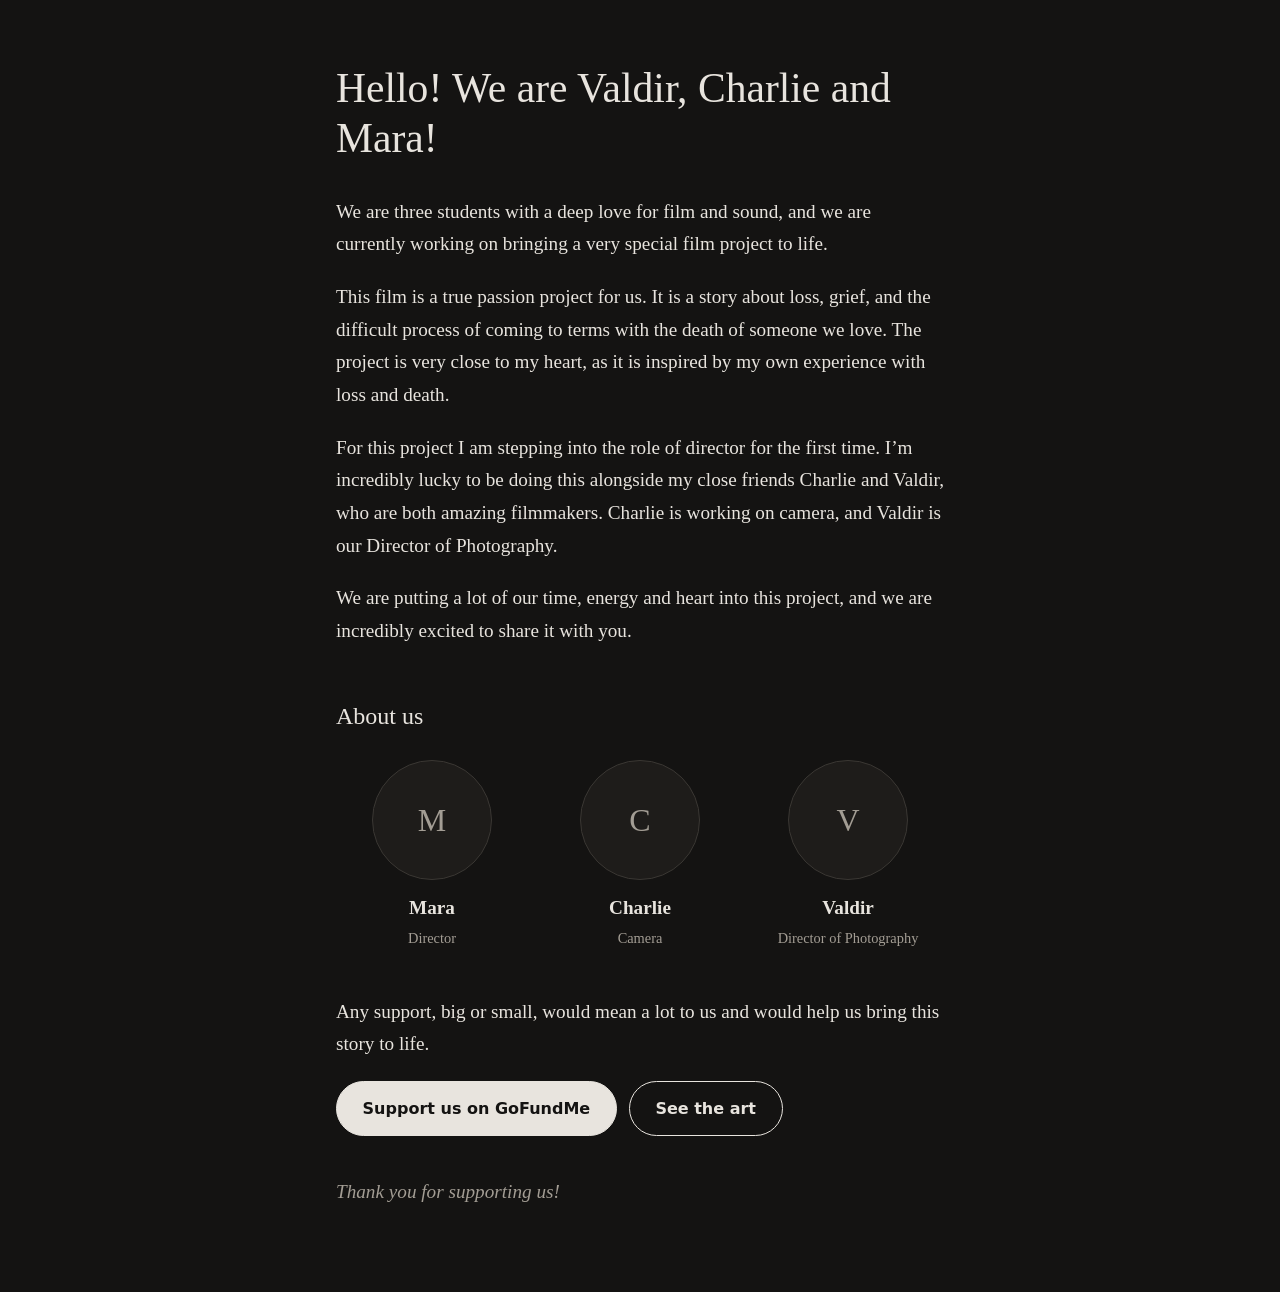
==== index.html @ 4839d30b "Add About us section; set film title on the art page Co-Authored-By: Claude Opus 5.5 <noreply@anthro" ====
<!doctype html>
<html lang="en">
<head>
  <meta charset="utf-8">
  <meta name="viewport" content="width=device-width, initial-scale=1">
  <meta name="robots" content="noindex, nofollow">
  <title>Valdir, Charlie &amp; Mara</title>
  <style>
    :root {
      --bg: #141312;
      --text: #e8e4de;
      --muted: #a39d94;
    }

    * {
      box-sizing: border-box;
    }

    body {
      margin: 0;
      min-height: 100svh;
      display: grid;
      place-items: center;
      padding: clamp(1.5rem, 6vw, 4rem) 1.25rem;
      background: var(--bg);
      color: var(--text);
      font-family: Georgia, "Times New Roman", serif;
      font-size: clamp(1.05rem, 1rem + 0.3vw, 1.2rem);
      line-height: 1.7;
    }

    main {
      max-width: 38rem;
    }

    h1 {
      margin: 0 0 2rem;
      font-size: clamp(1.8rem, 1.3rem + 2vw, 2.6rem);
      font-weight: normal;
      line-height: 1.2;
    }

    p {
      margin: 0 0 1.25rem;
    }

    .buttons {
      display: flex;
      flex-wrap: wrap;
      gap: 0.75rem;
      margin-top: 1rem;
    }

    .button {
      display: inline-block;
      padding: 0.8rem 1.6rem;
      border: 1px solid var(--text);
      border-radius: 999px;
      background: var(--text);
      color: var(--bg);
      font-family: system-ui, sans-serif;
      font-size: 1rem;
      font-weight: 600;
      text-decoration: none;
    }

    .button:hover {
      background: #fff;
    }

    .button.secondary {
      background: transparent;
      color: var(--text);
    }

    .button.secondary:hover {
      background: rgb(255 255 255 / 0.08);
    }

    .button:focus-visible {
      outline: 2px solid var(--text);
      outline-offset: 3px;
    }

    .about {
      margin: 3rem 0;
    }

    .about h2 {
      margin: 0 0 1.5rem;
      font-size: 1.5rem;
      font-weight: normal;
    }

    .team {
      display: grid;
      grid-template-columns: repeat(3, 1fr);
      gap: 1rem;
      margin: 0;
      padding: 0;
      list-style: none;
      text-align: center;
    }

    .team li {
      display: grid;
      justify-items: center;
      align-content: start;
      gap: 0.25rem;
    }

    .pfp {
      display: grid;
      place-items: center;
      width: min(100%, 7.5rem);
      aspect-ratio: 1;
      margin-bottom: 0.5rem;
      border: 1px solid #3a3733;
      border-radius: 50%;
      background: #1e1c1a;
      color: var(--muted);
      font-size: 2rem;
      object-fit: cover;
    }

    .team span {
      color: var(--muted);
      font-size: 0.9rem;
      line-height: 1.3;
    }

    .thanks {
      margin-top: 2.5rem;
      color: var(--muted);
      font-style: italic;
    }
  </style>
</head>
<body>
  <main>
    <h1>Hello! We are Valdir, Charlie and Mara!</h1>

    <p>We are three students with a deep love for film and sound, and we are currently working on bringing a very special film project to life.</p>

    <p>This film is a true passion project for us. It is a story about loss, grief, and the difficult process of coming to terms with the death of someone we love. The project is very close to my heart, as it is inspired by my own experience with loss and death.</p>

    <p>For this project I am stepping into the role of director for the first time. I’m incredibly lucky to be doing this alongside my close friends Charlie and Valdir, who are both amazing filmmakers. Charlie is working on camera, and Valdir is our Director of Photography.</p>

    <p>We are putting a lot of our time, energy and heart into this project, and we are incredibly excited to share it with you.</p>

    <section class="about" aria-labelledby="about-title">
      <h2 id="about-title">About us</h2>
      <!-- To add a photo, swap the placeholder div for:
           <img class="pfp" src="mara.jpg" alt=""> -->
      <ul class="team">
        <li>
          <div class="pfp" aria-hidden="true">M</div>
          <strong>Mara</strong>
          <span>Director</span>
        </li>
        <li>
          <div class="pfp" aria-hidden="true">C</div>
          <strong>Charlie</strong>
          <span>Camera</span>
        </li>
        <li>
          <div class="pfp" aria-hidden="true">V</div>
          <strong>Valdir</strong>
          <span>Director of Photography</span>
        </li>
      </ul>
    </section>

    <p>Any support, big or small, would mean a lot to us and would help us bring this story to life.</p>

    <div class="buttons">
      <a class="button" href="https://gofund.me/7ca5e6ca4">Support us on GoFundMe</a>
      <a class="button secondary" href="art.html">See the art</a>
    </div>

    <p class="thanks">Thank you for supporting us!</p>
  </main>
</body>
</html>
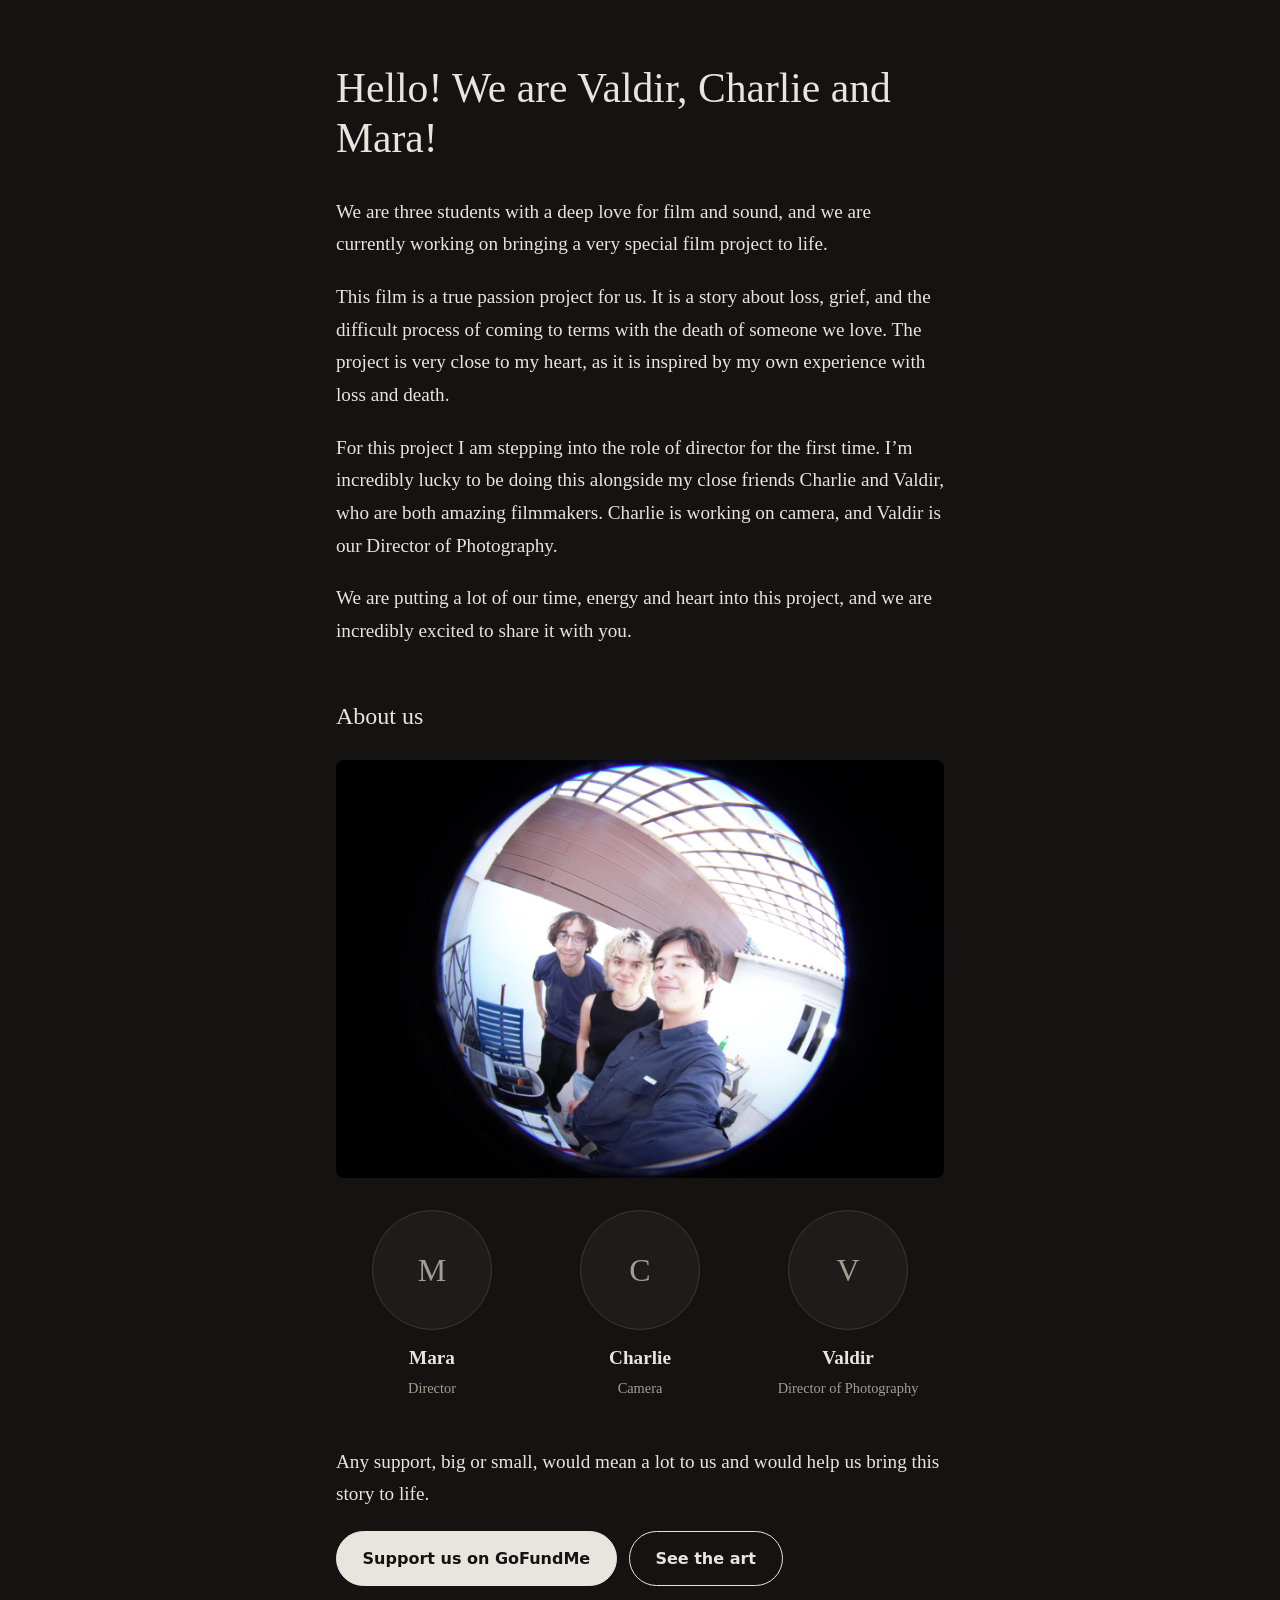
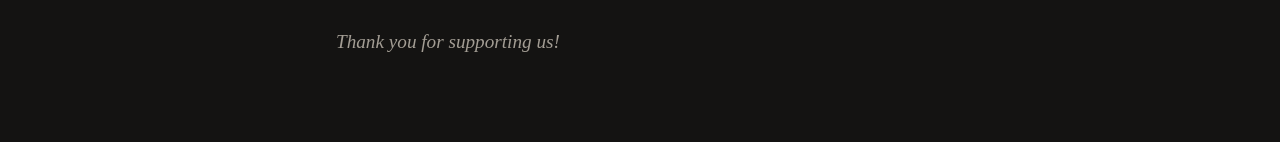
==== commit be8ed88d: "About us: add spot for group photo above the profiles Co-Authored-By: Claude Opus 5.5 <noreply@anthr" ====
--- a/index.html
+++ b/index.html
@@ -92,6 +92,14 @@
       font-weight: normal;
     }
 
+    .group-photo {
+      display: block;
+      width: 100%;
+      height: auto;
+      margin-bottom: 2rem;
+      border-radius: 0.5rem;
+    }
+
     .team {
       display: grid;
       grid-template-columns: repeat(3, 1fr);
@@ -150,6 +158,7 @@
 
     <section class="about" aria-labelledby="about-title">
       <h2 id="about-title">About us</h2>
+      <img class="group-photo" src="val-mara-charlie.jpg" alt="Valdir, Mara and Charlie" onerror="this.remove()">
       <!-- To add a photo, swap the placeholder div for:
            <img class="pfp" src="mara.jpg" alt=""> -->
       <ul class="team">
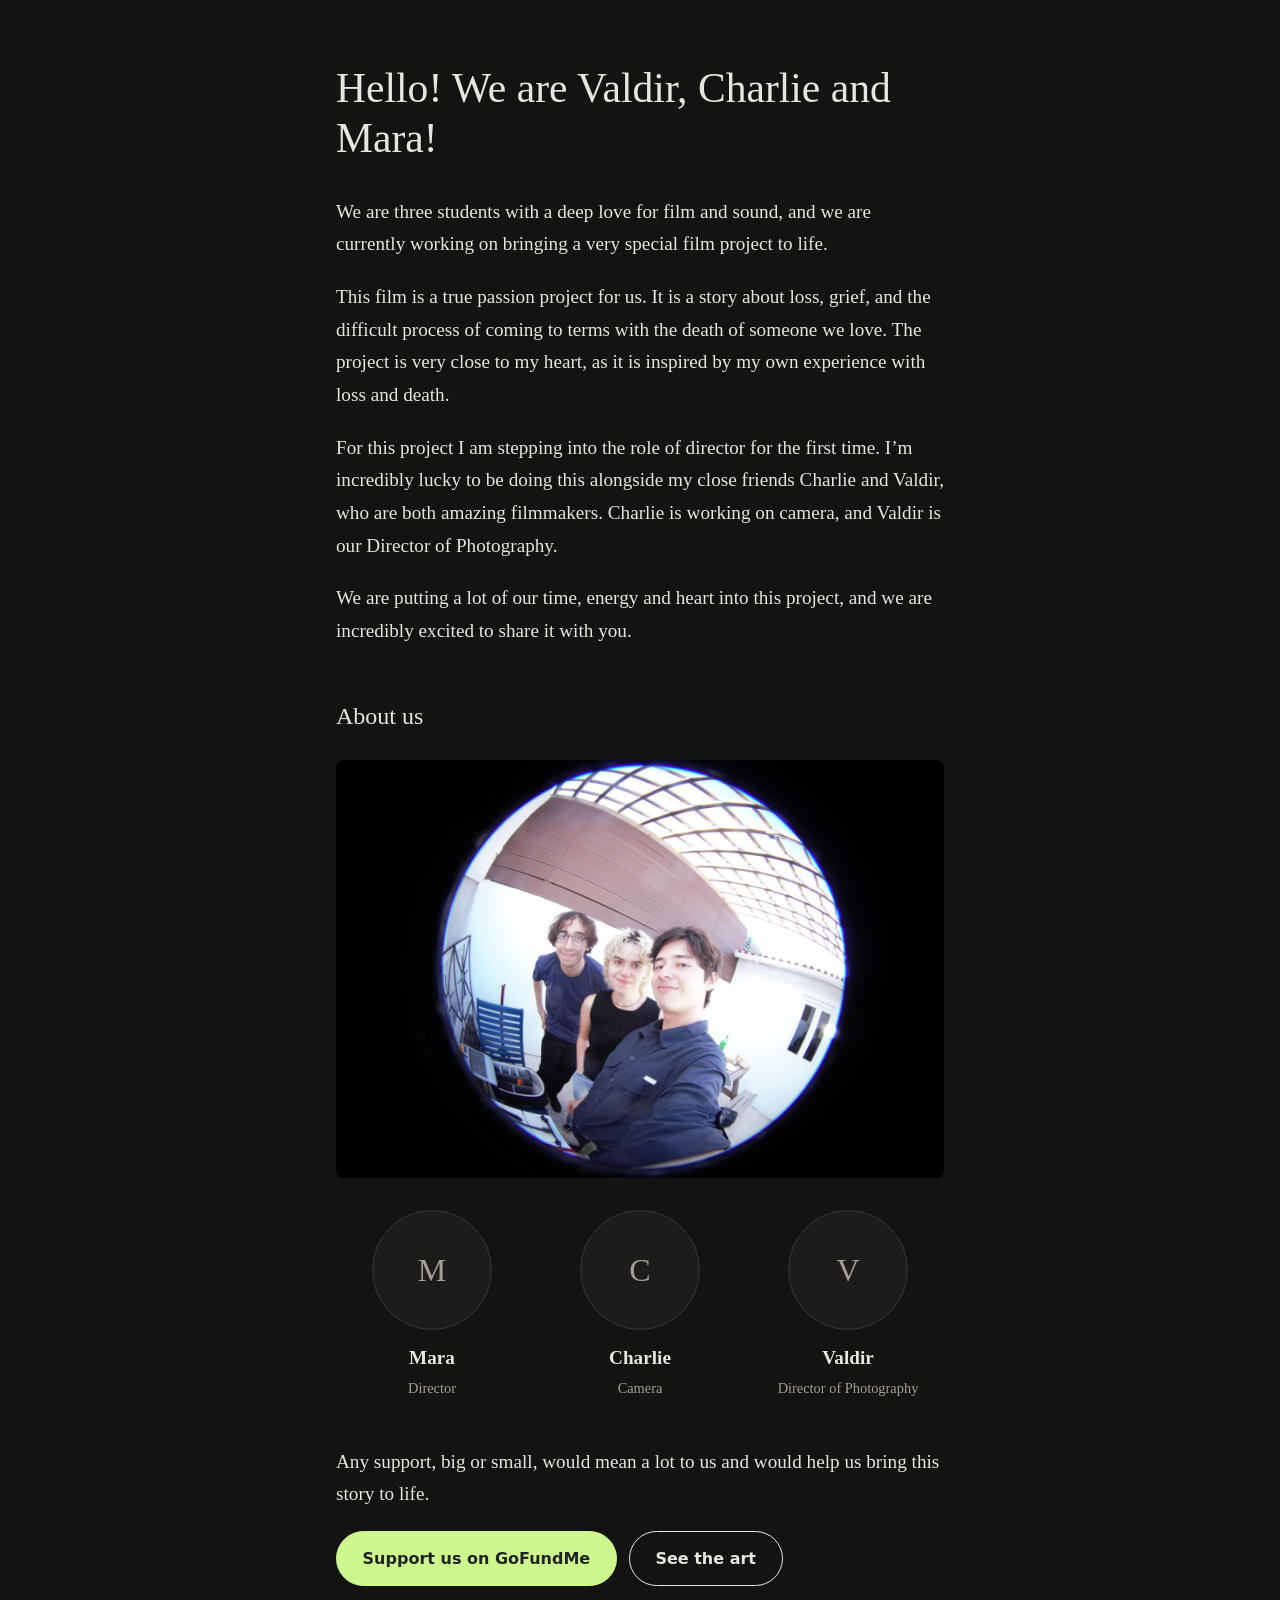
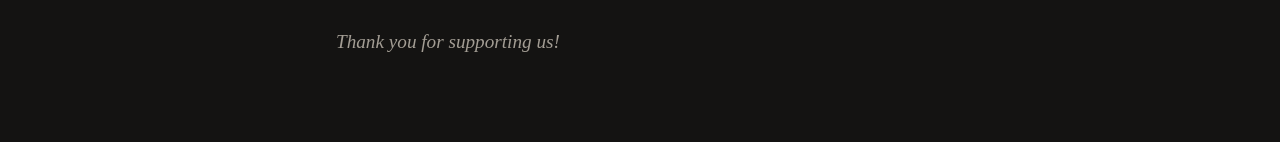
==== commit 8dcf6b4e: "Use GoFundMe's logo and colours on the GoFundMe slide and button Co-Authored-By: Claude Opus 5.5 <no" ====
--- a/index.html
+++ b/index.html
@@ -66,6 +66,18 @@
 
     .button:hover {
       background: #fff;
+    }
+
+    /* GoFundMe's brand colours. */
+    .button.gofundme {
+      border-color: rgb(204, 248, 142);
+      background: rgb(204, 248, 142);
+      color: rgb(35, 35, 35);
+    }
+
+    .button.gofundme:hover {
+      border-color: rgb(224, 252, 184);
+      background: rgb(224, 252, 184);
     }
 
     .button.secondary {
@@ -183,7 +195,7 @@
     <p>Any support, big or small, would mean a lot to us and would help us bring this story to life.</p>
 
     <div class="buttons">
-      <a class="button" href="https://gofund.me/7ca5e6ca4">Support us on GoFundMe</a>
+      <a class="button gofundme" href="https://gofund.me/7ca5e6ca4">Support us on GoFundMe</a>
       <a class="button secondary" href="art.html">See the art</a>
     </div>
 
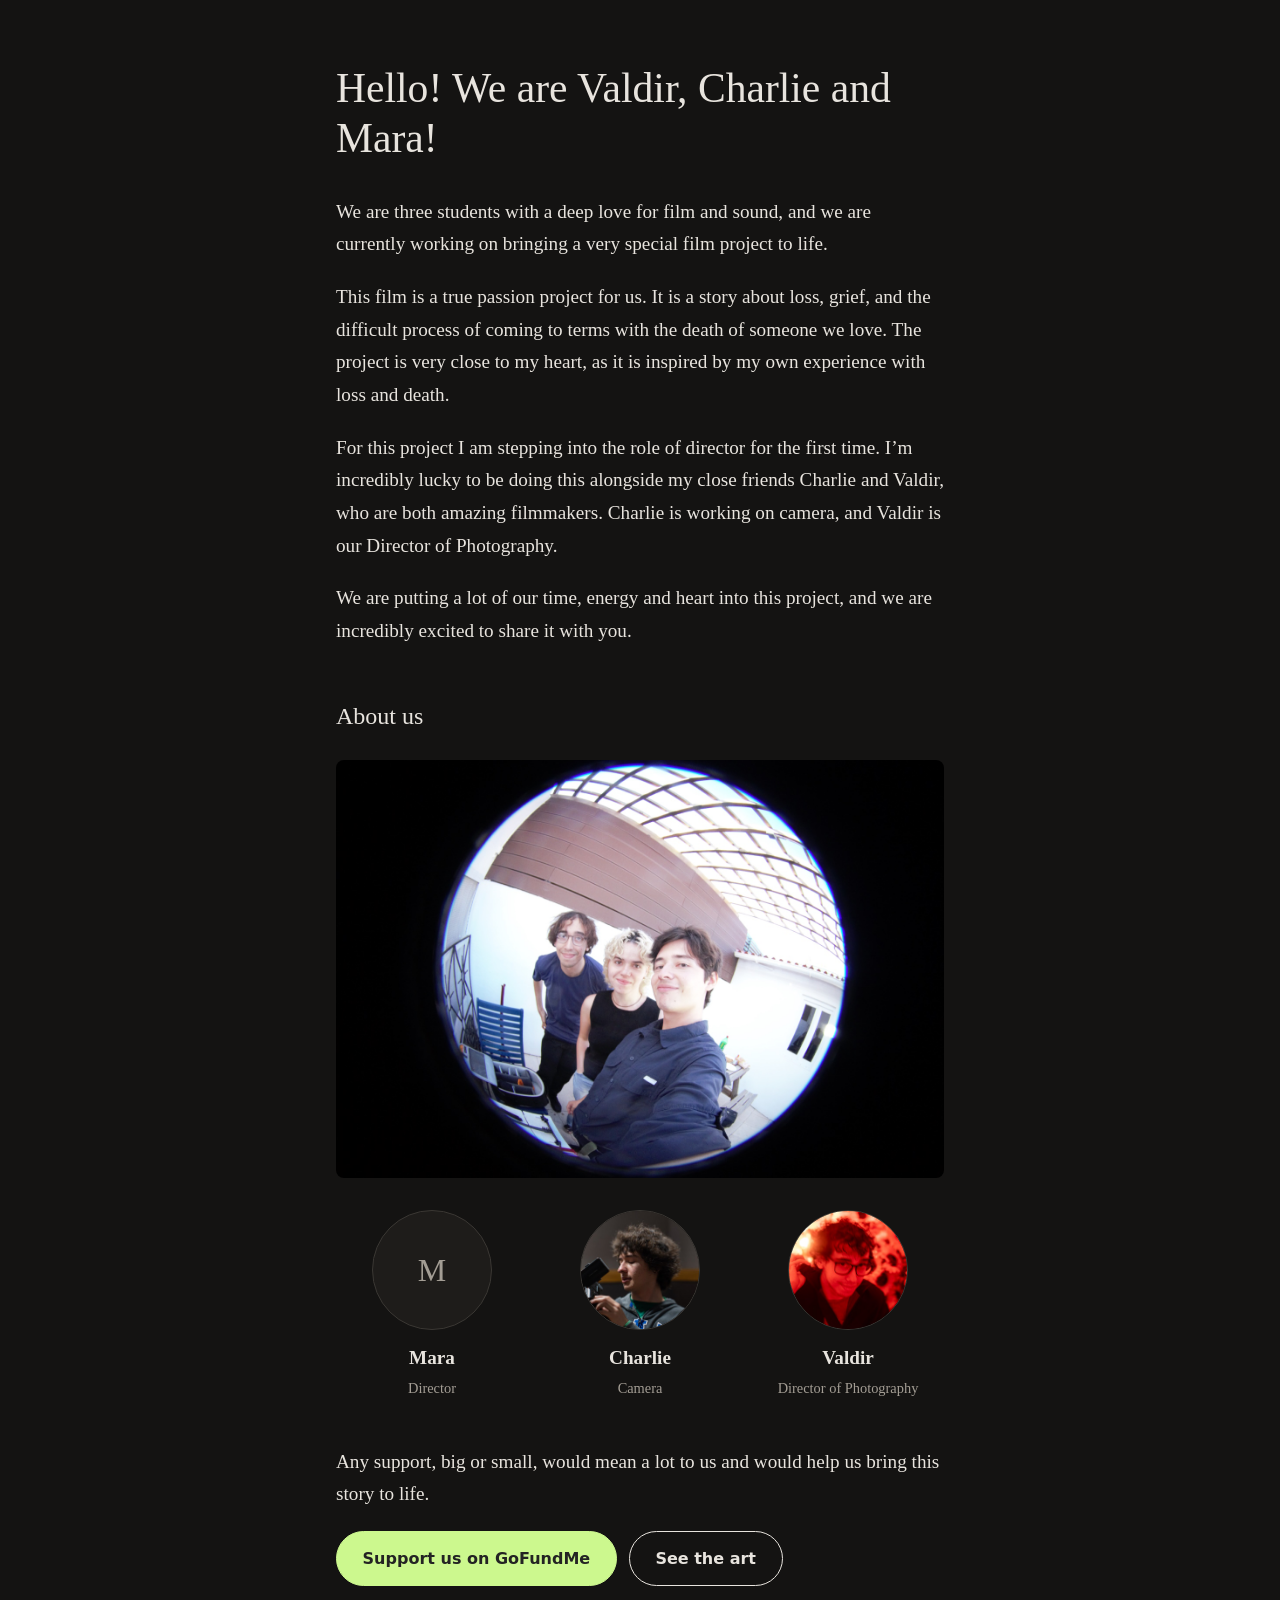
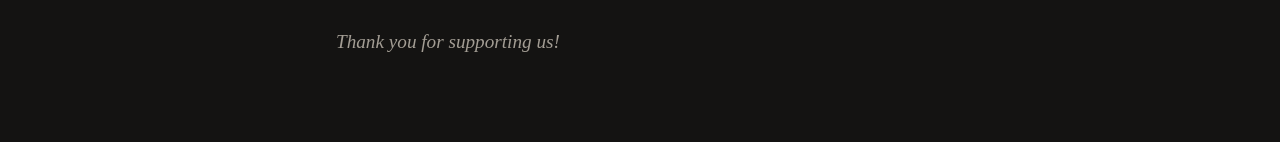
==== commit 99058dd2: "Add Charlie's and Valdir's photos; previous-work slides on the art page - pfp-charlie.jpg / pfp-vald" ====
--- a/index.html
+++ b/index.html
@@ -172,7 +172,7 @@
       <h2 id="about-title">About us</h2>
       <img class="group-photo" src="val-mara-charlie.jpg" alt="Valdir, Mara and Charlie" onerror="this.remove()">
       <!-- To add a photo, swap the placeholder div for:
-           <img class="pfp" src="mara.jpg" alt=""> -->
+           <img class="pfp" src="pfp-mara.jpg" alt=""> -->
       <ul class="team">
         <li>
           <div class="pfp" aria-hidden="true">M</div>
@@ -180,12 +180,12 @@
           <span>Director</span>
         </li>
         <li>
-          <div class="pfp" aria-hidden="true">C</div>
+          <img class="pfp" src="pfp-charlie.jpg" alt="">
           <strong>Charlie</strong>
           <span>Camera</span>
         </li>
         <li>
-          <div class="pfp" aria-hidden="true">V</div>
+          <img class="pfp" src="pfp-valdir.jpg" alt="">
           <strong>Valdir</strong>
           <span>Director of Photography</span>
         </li>
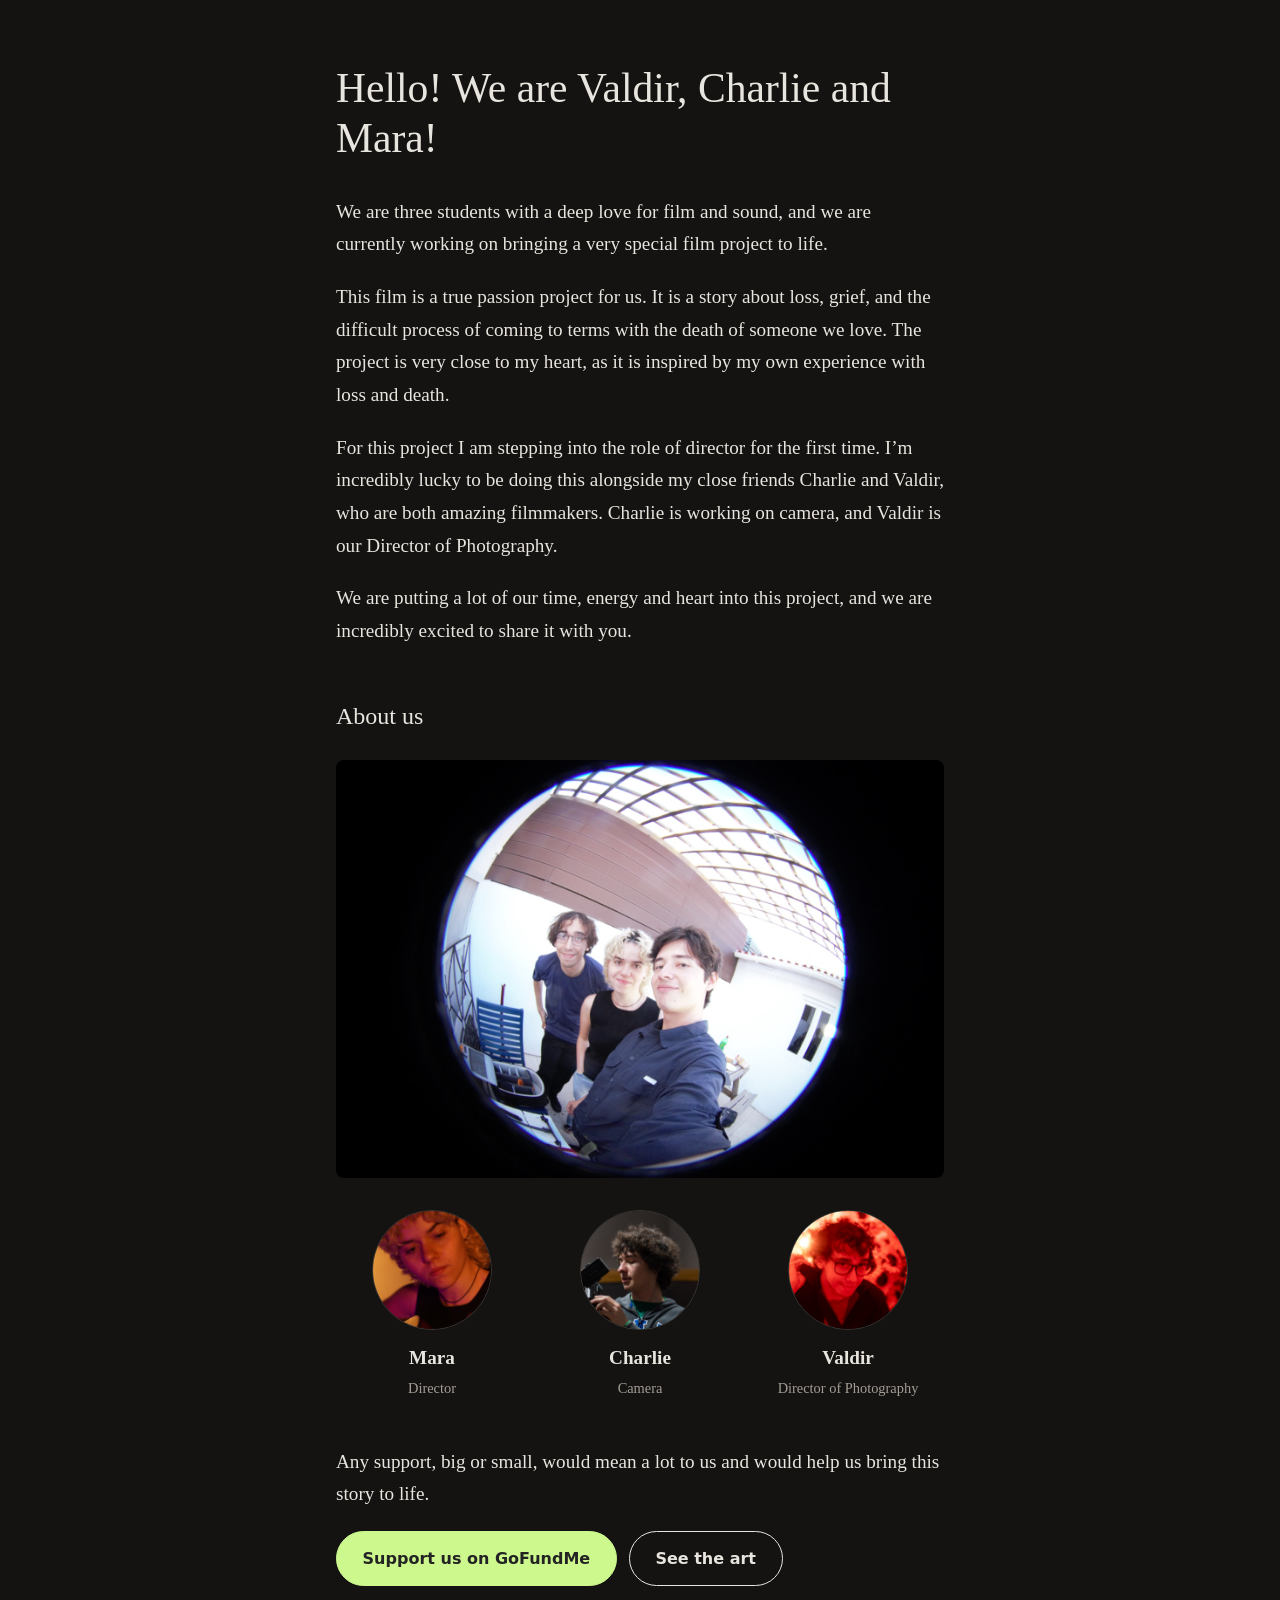
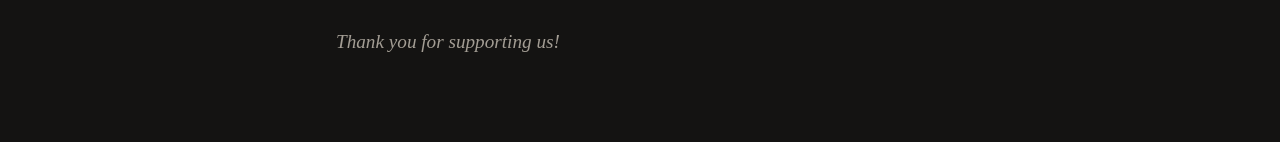
==== commit fa1c851a: "Add Mara's photo; ETIC trivia slide - pfp-mara.jpg: face crop of mara-2.jpg for the homepage circle " ====
--- a/index.html
+++ b/index.html
@@ -130,16 +130,13 @@
     }
 
     .pfp {
-      display: grid;
-      place-items: center;
+      display: block;
       width: min(100%, 7.5rem);
       aspect-ratio: 1;
       margin-bottom: 0.5rem;
       border: 1px solid #3a3733;
       border-radius: 50%;
       background: #1e1c1a;
-      color: var(--muted);
-      font-size: 2rem;
       object-fit: cover;
     }
 
@@ -171,11 +168,9 @@
     <section class="about" aria-labelledby="about-title">
       <h2 id="about-title">About us</h2>
       <img class="group-photo" src="val-mara-charlie.jpg" alt="Valdir, Mara and Charlie" onerror="this.remove()">
-      <!-- To add a photo, swap the placeholder div for:
-           <img class="pfp" src="pfp-mara.jpg" alt=""> -->
       <ul class="team">
         <li>
-          <div class="pfp" aria-hidden="true">M</div>
+          <img class="pfp" src="pfp-mara.jpg" alt="">
           <strong>Mara</strong>
           <span>Director</span>
         </li>
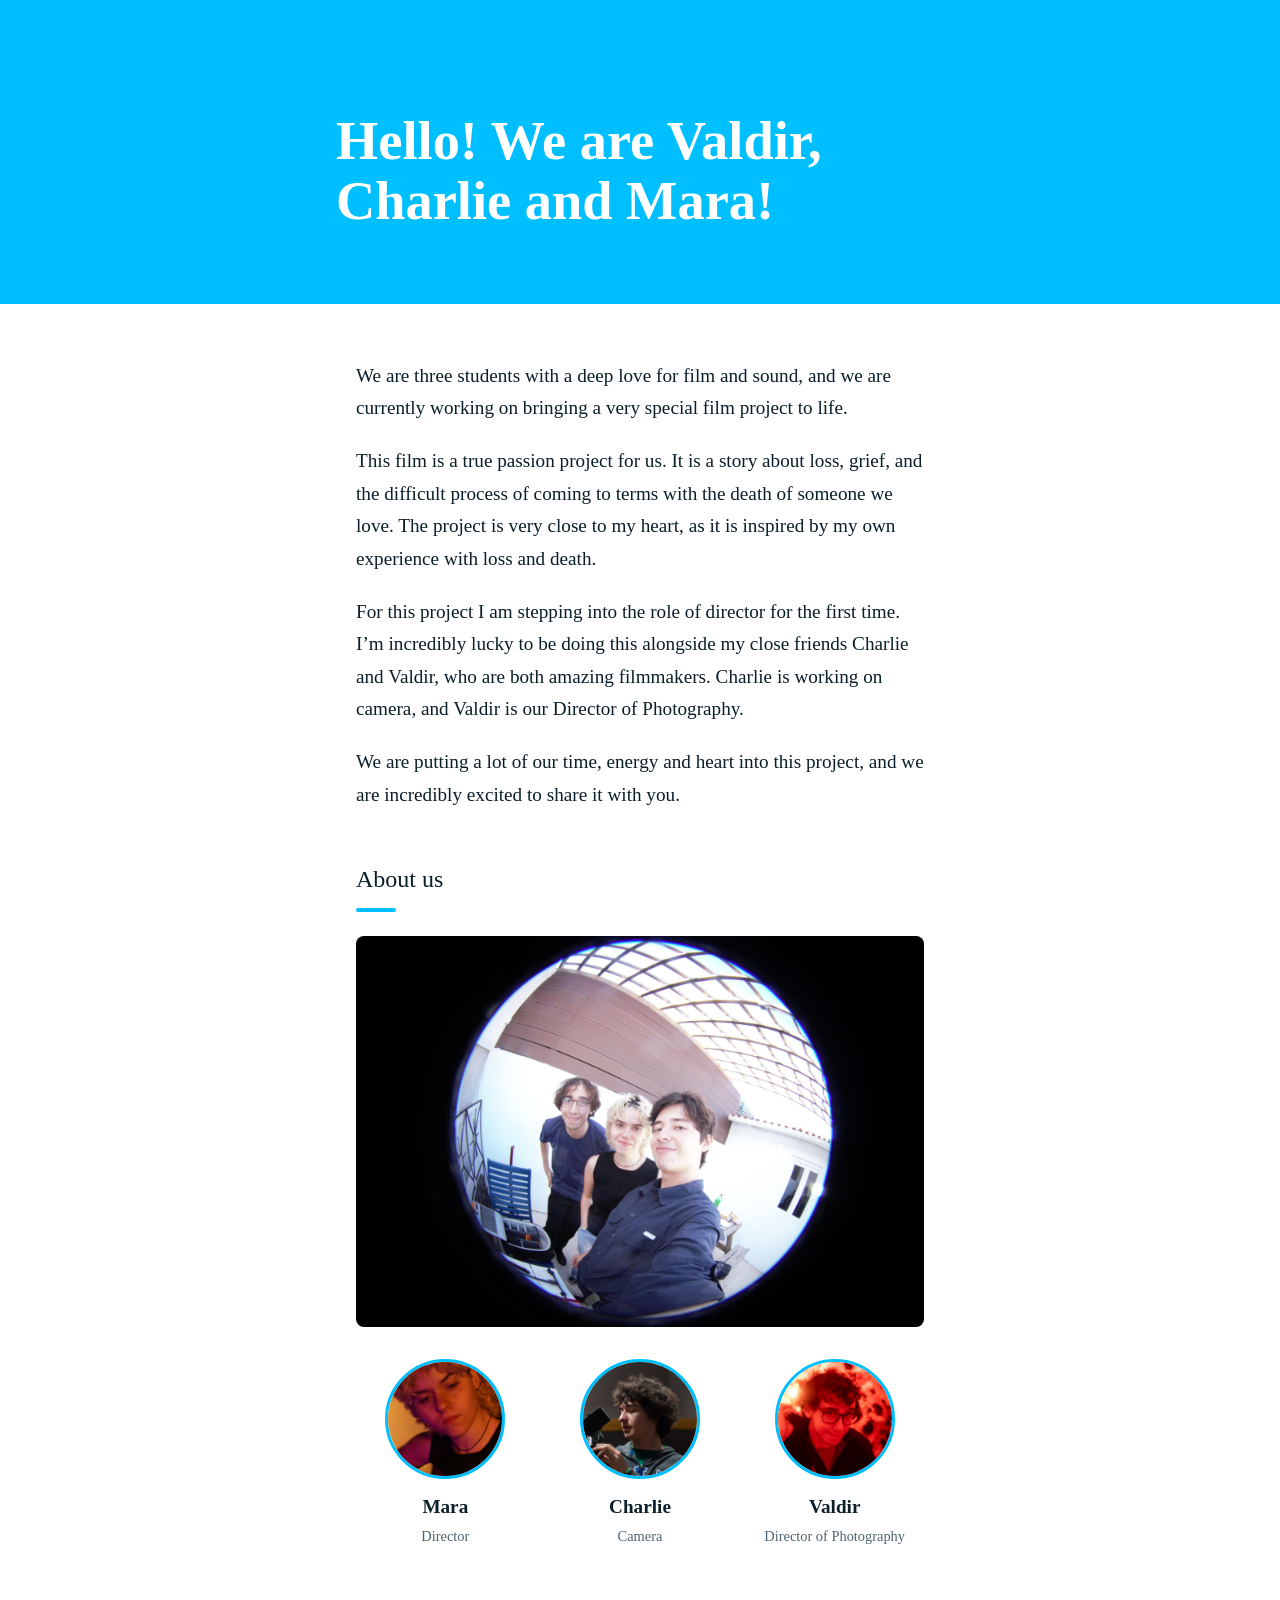
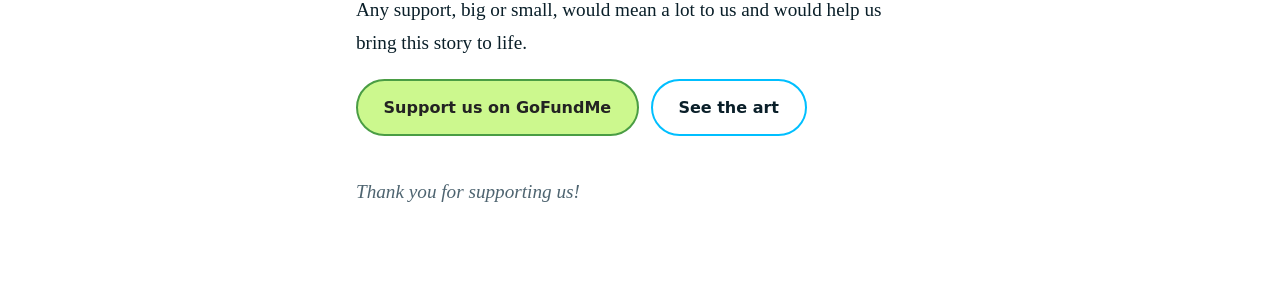
==== commit cf5f5daf: "New palette: white and deep sky blue - Homepage: white page with a deep sky blue header, navy text, " ====
--- a/index.html
+++ b/index.html
@@ -4,12 +4,17 @@
   <meta charset="utf-8">
   <meta name="viewport" content="width=device-width, initial-scale=1">
   <meta name="robots" content="noindex, nofollow">
+  <meta name="theme-color" content="#00bfff">
   <title>Valdir, Charlie &amp; Mara</title>
   <style>
+    /* Brand: white and deep sky blue. Text is navy ink: the blue is too
+       light to carry text, and white on it only works big and bold. */
     :root {
-      --bg: #141312;
-      --text: #e8e4de;
-      --muted: #a39d94;
+      --white: #ffffff;
+      --sky: #00bfff;
+      --sky-tint: #e6f8ff;
+      --ink: #0a1f29;
+      --ink-soft: #4e6470;
     }
 
     * {
@@ -18,26 +23,34 @@
 
     body {
       margin: 0;
-      min-height: 100svh;
-      display: grid;
-      place-items: center;
-      padding: clamp(1.5rem, 6vw, 4rem) 1.25rem;
-      background: var(--bg);
-      color: var(--text);
+      background: var(--white);
+      color: var(--ink);
       font-family: Georgia, "Times New Roman", serif;
       font-size: clamp(1.05rem, 1rem + 0.3vw, 1.2rem);
       line-height: 1.7;
     }
 
+    .hero {
+      padding: clamp(3.5rem, 12vw, 7rem) 1.25rem clamp(2.5rem, 8vw, 4.5rem);
+      background: var(--sky);
+    }
+
+    .hero h1,
     main {
       max-width: 38rem;
-    }
-
-    h1 {
-      margin: 0 0 2rem;
-      font-size: clamp(1.8rem, 1.3rem + 2vw, 2.6rem);
-      font-weight: normal;
-      line-height: 1.2;
+      margin-inline: auto;
+    }
+
+    .hero h1 {
+      margin-block: 0;
+      color: var(--white);
+      font-size: clamp(2.2rem, 1.5rem + 3vw, 3.4rem);
+      font-weight: bold;
+      line-height: 1.1;
+    }
+
+    main {
+      padding: clamp(2rem, 6vw, 3.5rem) 1.25rem clamp(2.5rem, 8vw, 4.5rem);
     }
 
     p {
@@ -54,43 +67,37 @@
     .button {
       display: inline-block;
       padding: 0.8rem 1.6rem;
-      border: 1px solid var(--text);
+      border: 2px solid var(--sky);
       border-radius: 999px;
-      background: var(--text);
-      color: var(--bg);
+      background: var(--sky);
+      color: var(--ink);
       font-family: system-ui, sans-serif;
       font-size: 1rem;
       font-weight: 600;
       text-decoration: none;
     }
 
-    .button:hover {
-      background: #fff;
-    }
-
-    /* GoFundMe's brand colours. */
+    /* GoFundMe's brand colours, with their green as an edge on white. */
     .button.gofundme {
-      border-color: rgb(204, 248, 142);
+      border-color: rgb(74, 157, 68);
       background: rgb(204, 248, 142);
       color: rgb(35, 35, 35);
     }
 
     .button.gofundme:hover {
-      border-color: rgb(224, 252, 184);
       background: rgb(224, 252, 184);
     }
 
     .button.secondary {
       background: transparent;
-      color: var(--text);
     }
 
     .button.secondary:hover {
-      background: rgb(255 255 255 / 0.08);
+      background: var(--sky-tint);
     }
 
     .button:focus-visible {
-      outline: 2px solid var(--text);
+      outline: 2px solid var(--ink);
       outline-offset: 3px;
     }
 
@@ -102,6 +109,16 @@
       margin: 0 0 1.5rem;
       font-size: 1.5rem;
       font-weight: normal;
+    }
+
+    .about h2::after {
+      content: "";
+      display: block;
+      width: 2.5rem;
+      height: 4px;
+      margin-top: 0.5rem;
+      border-radius: 2px;
+      background: var(--sky);
     }
 
     .group-photo {
@@ -134,29 +151,31 @@
       width: min(100%, 7.5rem);
       aspect-ratio: 1;
       margin-bottom: 0.5rem;
-      border: 1px solid #3a3733;
+      border: 3px solid var(--sky);
       border-radius: 50%;
-      background: #1e1c1a;
+      background: var(--sky-tint);
       object-fit: cover;
     }
 
     .team span {
-      color: var(--muted);
+      color: var(--ink-soft);
       font-size: 0.9rem;
       line-height: 1.3;
     }
 
     .thanks {
       margin-top: 2.5rem;
-      color: var(--muted);
+      color: var(--ink-soft);
       font-style: italic;
     }
   </style>
 </head>
 <body>
+  <header class="hero">
+    <h1>Hello! We are Valdir, Charlie and Mara!</h1>
+  </header>
+
   <main>
-    <h1>Hello! We are Valdir, Charlie and Mara!</h1>
-
     <p>We are three students with a deep love for film and sound, and we are currently working on bringing a very special film project to life.</p>
 
     <p>This film is a true passion project for us. It is a story about loss, grief, and the difficult process of coming to terms with the death of someone we love. The project is very close to my heart, as it is inspired by my own experience with loss and death.</p>
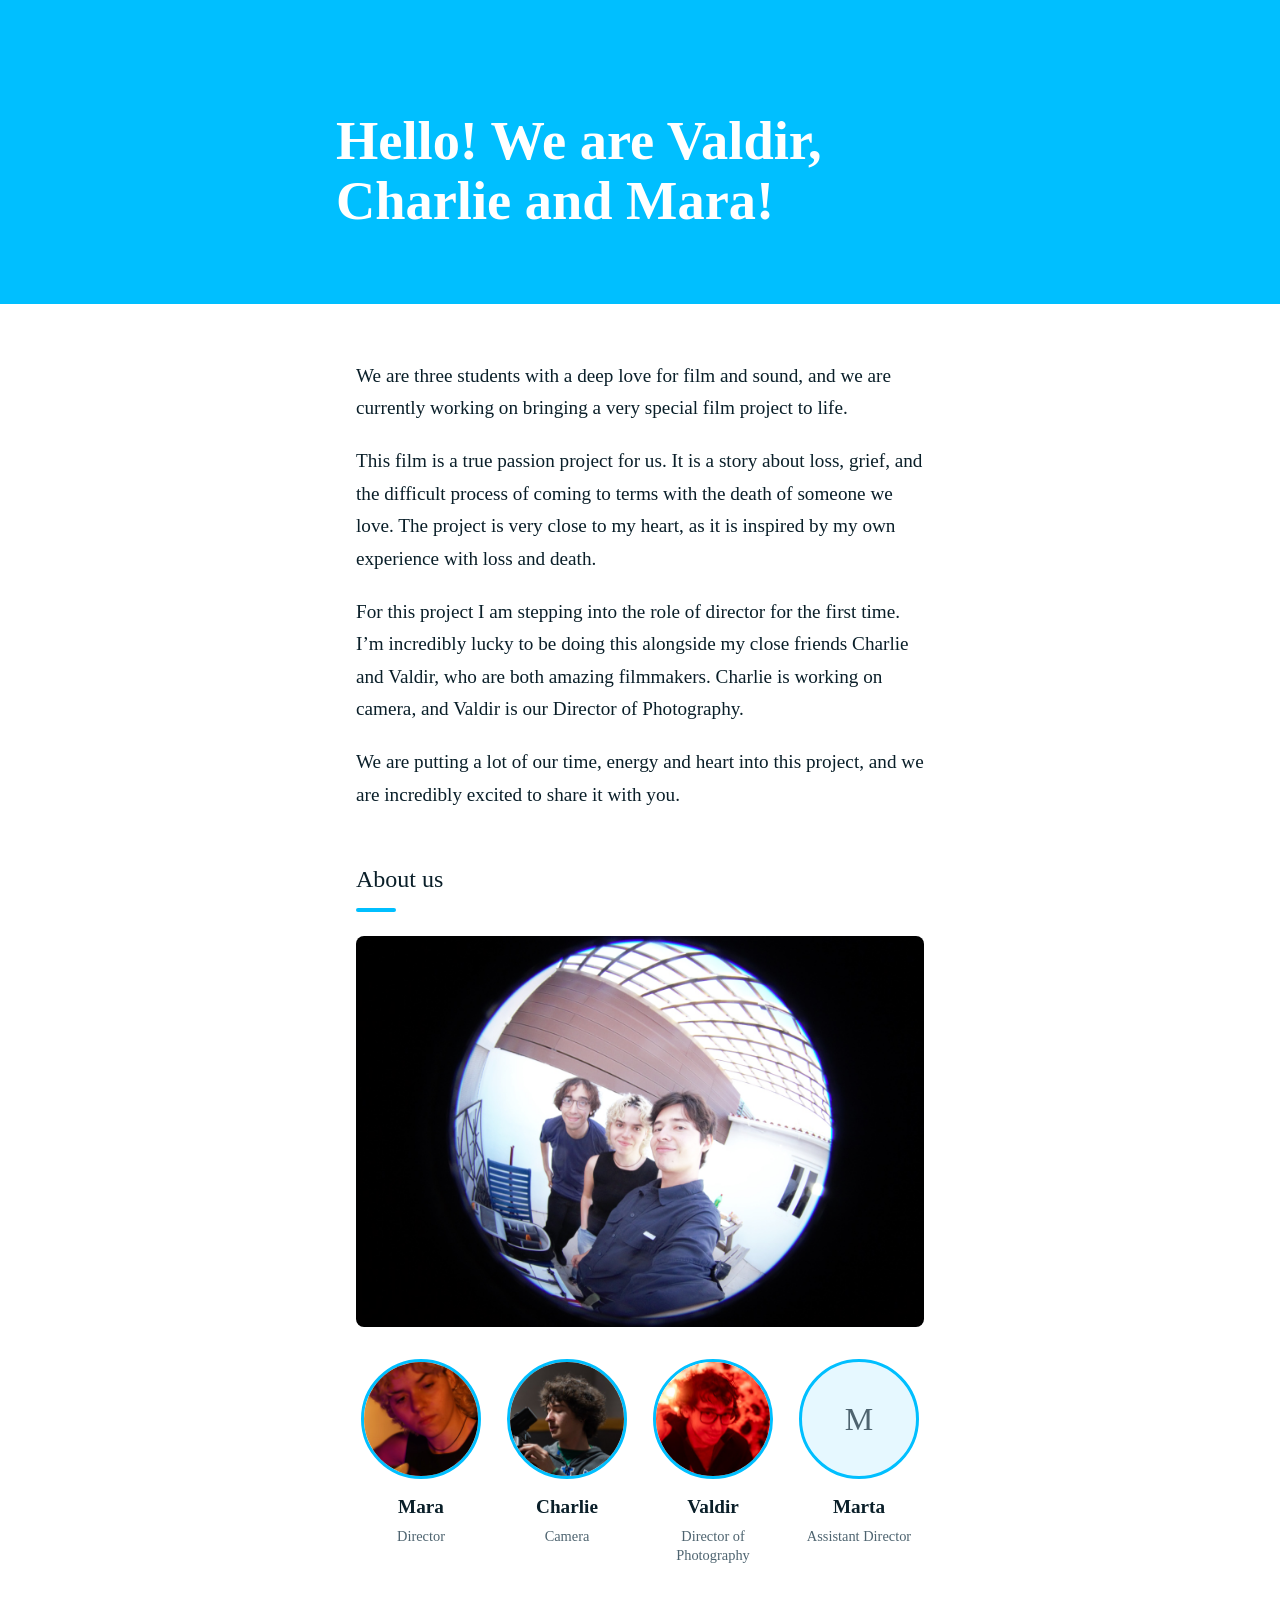
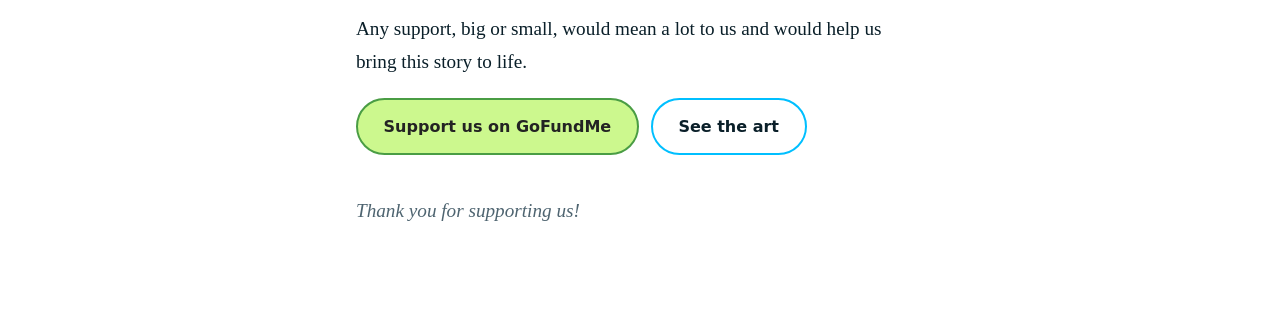
==== commit be97fb8f: "Add Marta to the homepage; Valdir's top 4 movies with titles and years - Homepage About us: Marta, A" ====
--- a/index.html
+++ b/index.html
@@ -129,9 +129,10 @@
       border-radius: 0.5rem;
     }
 
+    /* Four across on a computer, two by two on a phone. */
     .team {
       display: grid;
-      grid-template-columns: repeat(3, 1fr);
+      grid-template-columns: repeat(auto-fit, minmax(7rem, 1fr));
       gap: 1rem;
       margin: 0;
       padding: 0;
@@ -157,6 +158,14 @@
       object-fit: cover;
     }
 
+    /* Someone without a photo yet: their initial. */
+    .pfp-initial {
+      display: grid;
+      place-items: center;
+      color: var(--ink-soft);
+      font-size: 2rem;
+    }
+
     .team span {
       color: var(--ink-soft);
       font-size: 0.9rem;
@@ -203,6 +212,11 @@
           <strong>Valdir</strong>
           <span>Director of Photography</span>
         </li>
+        <li>
+          <div class="pfp pfp-initial" aria-hidden="true">M</div>
+          <strong>Marta</strong>
+          <span>Assistant Director</span>
+        </li>
       </ul>
     </section>
 
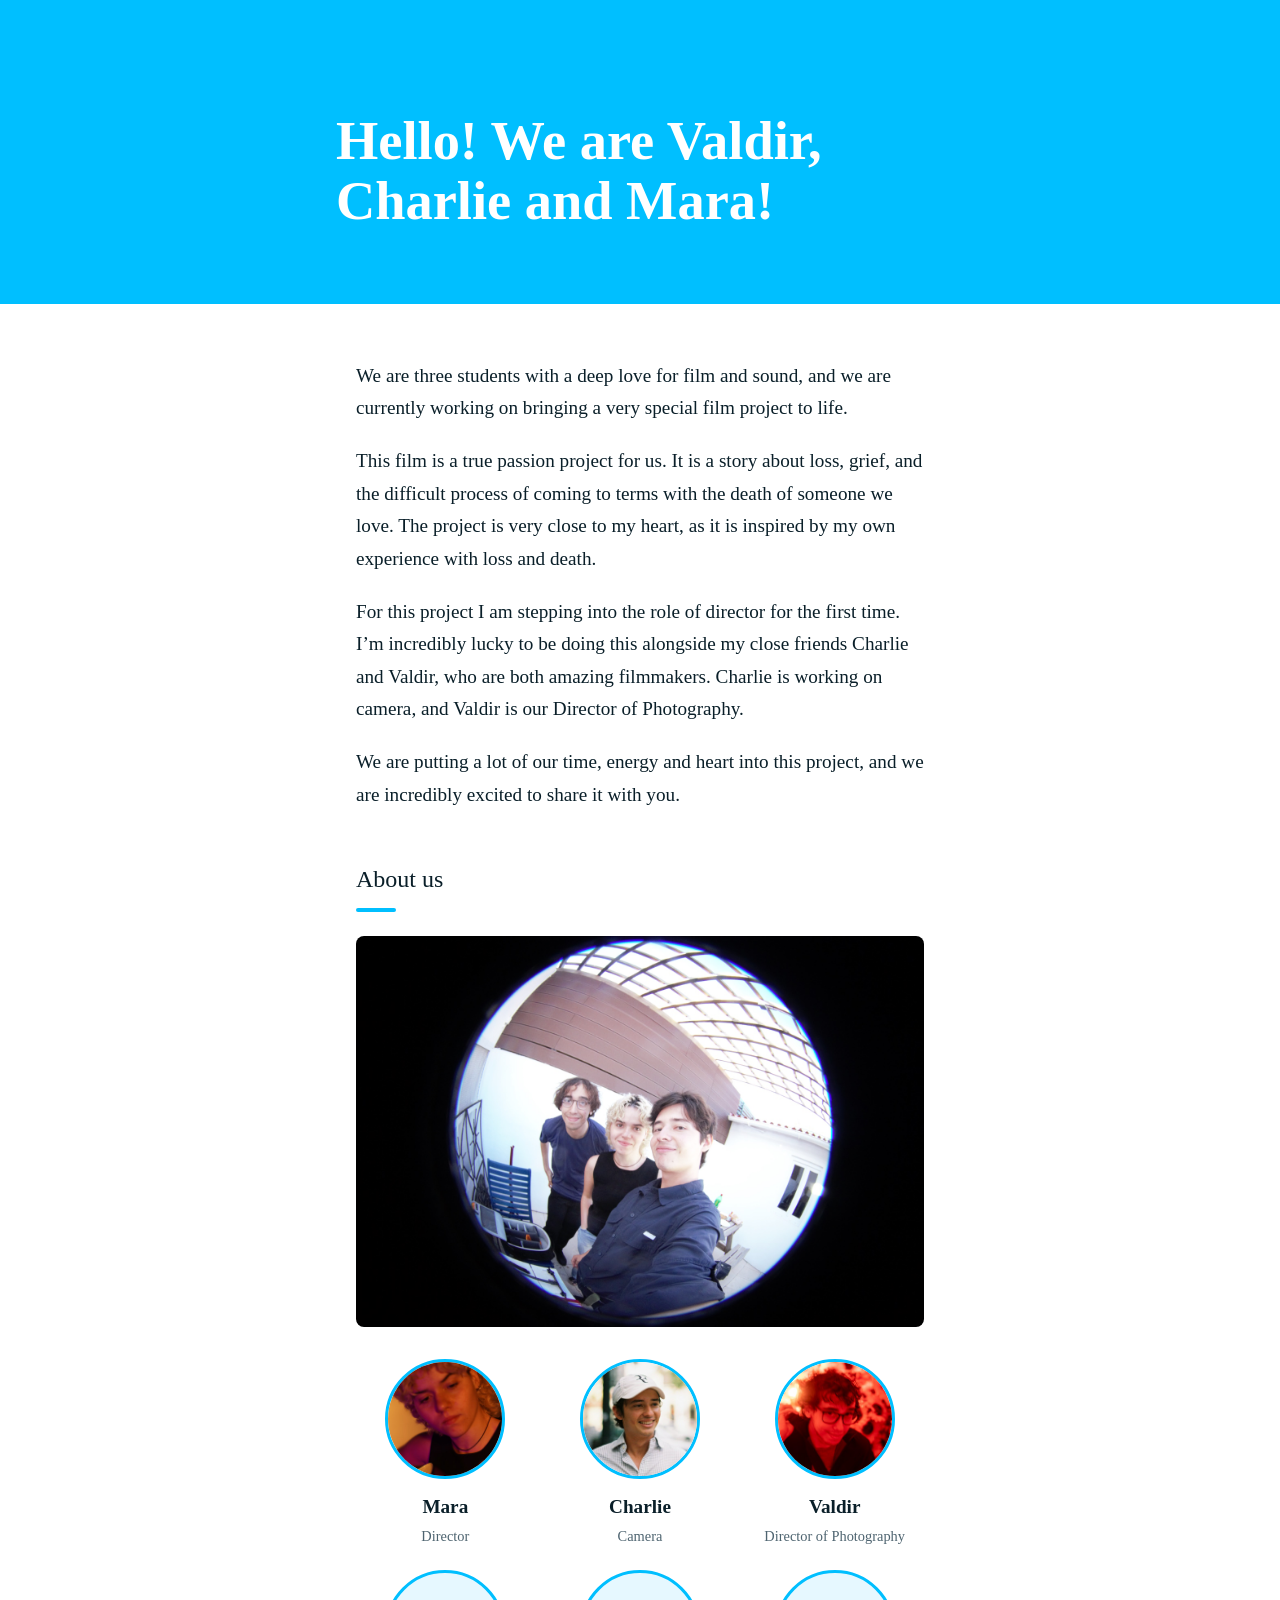
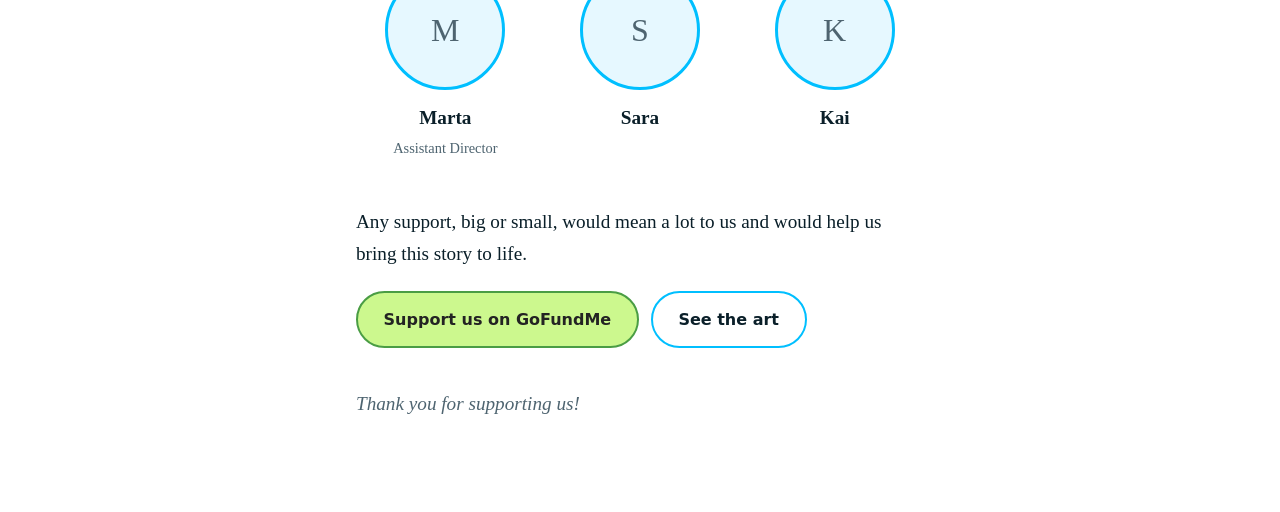
==== commit b8a7bedf: "Add Sara and Kai, the film's two settings; art page as wide as the window - Crew is now Mara, Charli" ====
--- a/index.html
+++ b/index.html
@@ -129,15 +129,21 @@
       border-radius: 0.5rem;
     }
 
-    /* Four across on a computer, two by two on a phone. */
+    /* Two across on a phone, three on anything wider. */
     .team {
       display: grid;
-      grid-template-columns: repeat(auto-fit, minmax(7rem, 1fr));
-      gap: 1rem;
+      grid-template-columns: repeat(2, 1fr);
+      gap: 1.5rem 1rem;
       margin: 0;
       padding: 0;
       list-style: none;
       text-align: center;
+    }
+
+    @media (min-width: 30rem) {
+      .team {
+        grid-template-columns: repeat(3, 1fr);
+      }
     }
 
     .team li {
@@ -217,6 +223,14 @@
           <strong>Marta</strong>
           <span>Assistant Director</span>
         </li>
+        <li>
+          <div class="pfp pfp-initial" aria-hidden="true">S</div>
+          <strong>Sara</strong>
+        </li>
+        <li>
+          <div class="pfp pfp-initial" aria-hidden="true">K</div>
+          <strong>Kai</strong>
+        </li>
       </ul>
     </section>
 
